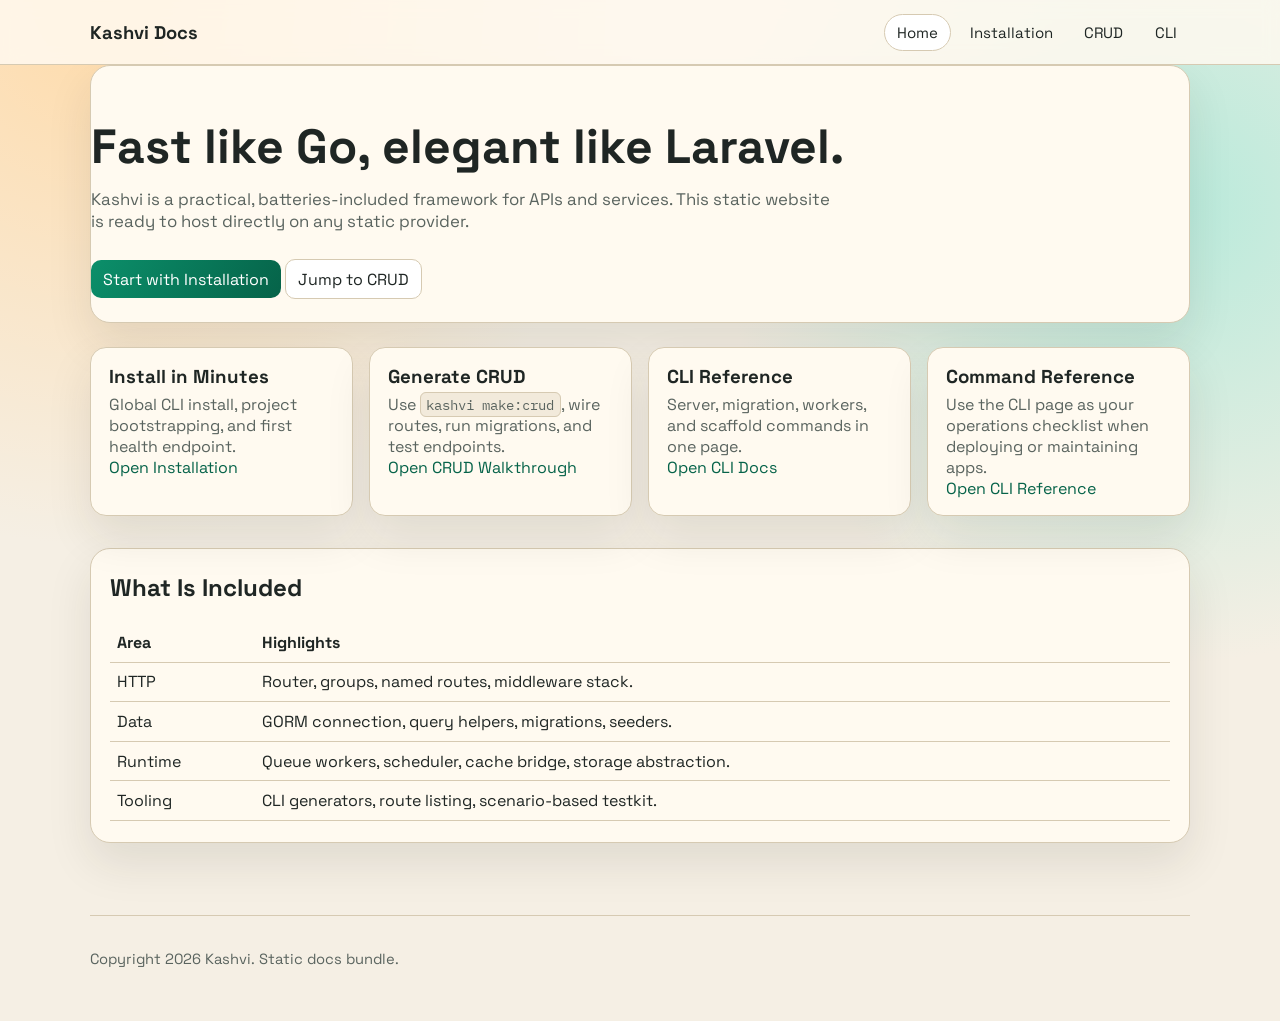
==== website-docs/index.html @ 54217eea "feat: Update documentation with CLI commands, installation guide, and CRUD walkthrough; add static s" ====
<!doctype html>
<html lang="en">
<head>
  <meta charset="utf-8">
  <meta name="viewport" content="width=device-width, initial-scale=1">
  <title>Kashvi Docs</title>
  <meta name="description" content="Kashvi framework documentation website.">
  <link rel="stylesheet" href="assets/site.css">
</head>
<body>
  <header class="topbar">
    <div class="container topbar-inner">
      <a class="brand" href="index.html">Kashvi Docs</a>
      <nav class="nav" aria-label="Primary">
        <a data-nav href="index.html">Home</a>
        <a data-nav href="installation.html">Installation</a>
        <a data-nav href="crud.html">CRUD</a>
        <a data-nav href="cli.html">CLI</a>
      </nav>
    </div>
  </header>

  <main class="container main">
    <section class="hero">
      <h1>Fast like Go, elegant like Laravel.</h1>
      <p class="lead">Kashvi is a practical, batteries-included framework for APIs and services. This static website is ready to host directly on any static provider.</p>
      <a class="button" href="installation.html">Start with Installation</a>
      <a class="button alt" href="crud.html">Jump to CRUD</a>
    </section>

    <div class="grid">
      <article class="card">
        <h3>Install in Minutes</h3>
        <p>Global CLI install, project bootstrapping, and first health endpoint.</p>
        <a href="installation.html">Open Installation</a>
      </article>
      <article class="card">
        <h3>Generate CRUD</h3>
        <p>Use <code>kashvi make:crud</code>, wire routes, run migrations, and test endpoints.</p>
        <a href="crud.html">Open CRUD Walkthrough</a>
      </article>
      <article class="card">
        <h3>CLI Reference</h3>
        <p>Server, migration, workers, and scaffold commands in one page.</p>
        <a href="cli.html">Open CLI Docs</a>
      </article>
      <article class="card">
        <h3>Command Reference</h3>
        <p>Use the CLI page as your operations checklist when deploying or maintaining apps.</p>
        <a href="cli.html">Open CLI Reference</a>
      </article>
    </div>

    <section>
      <h2>What Is Included</h2>
      <table>
        <thead>
          <tr><th>Area</th><th>Highlights</th></tr>
        </thead>
        <tbody>
          <tr><td>HTTP</td><td>Router, groups, named routes, middleware stack.</td></tr>
          <tr><td>Data</td><td>GORM connection, query helpers, migrations, seeders.</td></tr>
          <tr><td>Runtime</td><td>Queue workers, scheduler, cache bridge, storage abstraction.</td></tr>
          <tr><td>Tooling</td><td>CLI generators, route listing, scenario-based testkit.</td></tr>
        </tbody>
      </table>
    </section>
  </main>

  <footer class="container footer">
    <p>Copyright <span id="year"></span> Kashvi. Static docs bundle.</p>
  </footer>

  <script src="assets/site.js"></script>
</body>
</html>
---- website-docs/assets/site.css ----
@import url('https://fonts.googleapis.com/css2?family=Space+Grotesk:wght@400;500;700&family=IBM+Plex+Mono:wght@400;500&display=swap');

:root {
  --bg: #f5efe4;
  --paper: #fffaf0;
  --ink: #1f2624;
  --muted: #5a645f;
  --line: #d6cab2;
  --brand: #0b8f6a;
  --brand-dark: #066349;
  --accent: #d4572a;
  --code-bg: #f2eadb;
  --nav-bg: rgba(255, 250, 240, 0.85);
  --shadow: 0 20px 45px rgba(39, 35, 29, 0.1);
}

* { box-sizing: border-box; }

body {
  margin: 0;
  color: var(--ink);
  font-family: 'Space Grotesk', sans-serif;
  background:
    radial-gradient(circle at 8% 0%, #ffdbaa 0%, transparent 35%),
    radial-gradient(circle at 92% 20%, #b9eadb 0%, transparent 32%),
    var(--bg);
  min-height: 100vh;
}

a { color: var(--brand-dark); text-decoration: none; }
a:hover { text-decoration: underline; }

.container {
  width: min(1100px, 92vw);
  margin: 0 auto;
}

.topbar {
  position: sticky;
  top: 0;
  z-index: 40;
  backdrop-filter: blur(8px);
  background: var(--nav-bg);
  border-bottom: 1px solid var(--line);
}

.topbar-inner {
  display: flex;
  align-items: center;
  justify-content: space-between;
  gap: 1rem;
  padding: 0.85rem 0;
}

.brand {
  font-weight: 700;
  font-size: 1.15rem;
  color: var(--ink);
}

.nav {
  display: flex;
  flex-wrap: wrap;
  gap: 0.35rem;
}

.nav a {
  padding: 0.5rem 0.75rem;
  border-radius: 999px;
  border: 1px solid transparent;
  color: var(--ink);
  font-size: 0.94rem;
}

.nav a.active,
.nav a:hover {
  border-color: var(--line);
  background: #fff;
  text-decoration: none;
}

.hero {
  padding: 3.4rem 0 1.4rem;
}

.hero h1 {
  margin: 0;
  font-size: clamp(1.9rem, 4.3vw, 3rem);
  line-height: 1.08;
}

.lead {
  margin-top: 0.95rem;
  max-width: 68ch;
  color: var(--muted);
  font-size: 1.05rem;
}

.grid {
  display: grid;
  grid-template-columns: repeat(auto-fit, minmax(250px, 1fr));
  gap: 1rem;
  margin: 1.5rem 0 2rem;
}

.card {
  background: var(--paper);
  border: 1px solid var(--line);
  border-radius: 16px;
  padding: 1rem 1.1rem;
  box-shadow: var(--shadow);
  transform: translateY(8px);
  opacity: 0;
  animation: slide-up 450ms ease forwards;
}

.card:nth-child(2) { animation-delay: 60ms; }
.card:nth-child(3) { animation-delay: 120ms; }
.card:nth-child(4) { animation-delay: 180ms; }

@keyframes slide-up {
  to {
    transform: translateY(0);
    opacity: 1;
  }
}

.card h3 { margin: 0.1rem 0 0.35rem; }
.card p { margin: 0; color: var(--muted); }

.main {
  padding: 0 0 3.5rem;
}

section {
  background: var(--paper);
  border: 1px solid var(--line);
  border-radius: 20px;
  box-shadow: var(--shadow);
  padding: 1.3rem 1.2rem;
  margin-bottom: 1rem;
}

h2, h3 { margin-top: 0.15rem; }

ul, ol { padding-left: 1.2rem; }
li { margin: 0.35rem 0; }

code {
  background: var(--code-bg);
  border: 1px solid var(--line);
  border-radius: 6px;
  padding: 0.1rem 0.35rem;
  font-family: 'IBM Plex Mono', monospace;
  font-size: 0.9em;
}

pre {
  margin: 0.8rem 0;
  background: #1f2624;
  color: #f3f5f4;
  border-radius: 14px;
  padding: 0.9rem;
  overflow-x: auto;
  border: 1px solid #2a3431;
}

pre code {
  background: transparent;
  border: 0;
  padding: 0;
  color: inherit;
}

table {
  width: 100%;
  border-collapse: collapse;
  margin-top: 0.6rem;
}

table th,
table td {
  border-bottom: 1px solid var(--line);
  text-align: left;
  padding: 0.55rem 0.4rem;
  vertical-align: top;
}

.button {
  display: inline-block;
  margin-top: 0.65rem;
  border-radius: 10px;
  padding: 0.55rem 0.75rem;
  color: #fff;
  background: linear-gradient(120deg, var(--brand), var(--brand-dark));
}

.button.alt {
  color: var(--ink);
  background: #fff;
  border: 1px solid var(--line);
}

.footer {
  color: var(--muted);
  border-top: 1px solid var(--line);
  padding: 1.2rem 0 2.4rem;
  font-size: 0.92rem;
}

@media (max-width: 720px) {
  .topbar-inner {
    align-items: flex-start;
    flex-direction: column;
  }
  .hero { padding-top: 2rem; }
  section { padding: 1rem 0.9rem; }
}
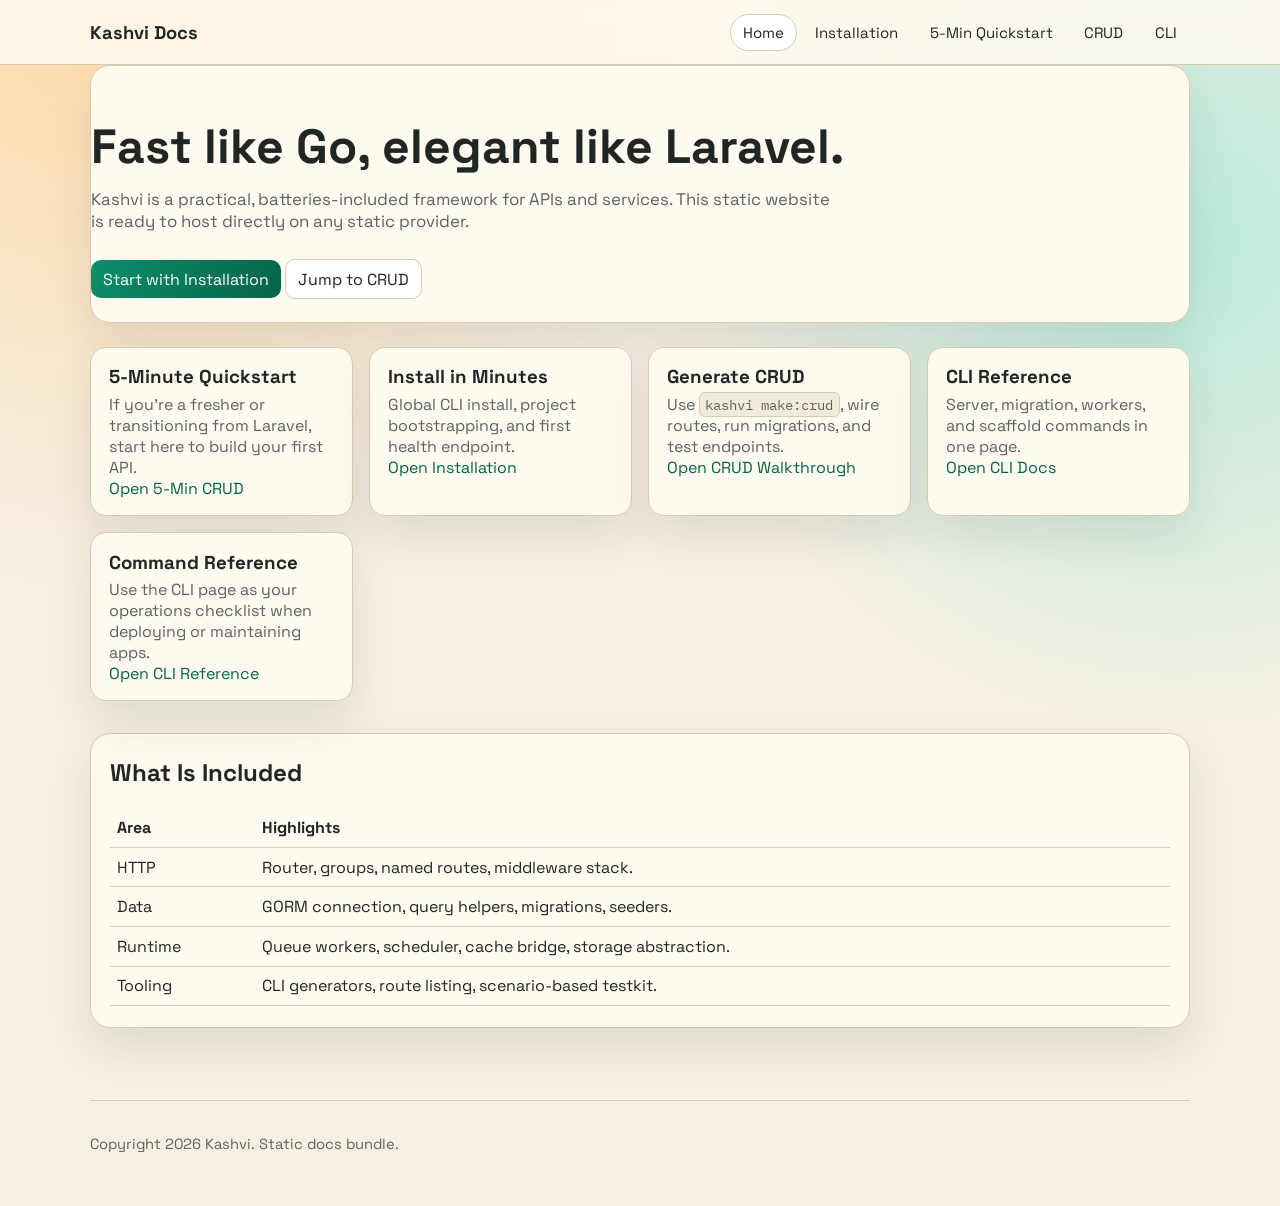
==== commit 088ca71f: "added quick guide" ====
--- a/website-docs/index.html
+++ b/website-docs/index.html
@@ -1,5 +1,6 @@
 <!doctype html>
 <html lang="en">
+
 <head>
   <meta charset="utf-8">
   <meta name="viewport" content="width=device-width, initial-scale=1">
@@ -7,6 +8,7 @@
   <meta name="description" content="Kashvi framework documentation website.">
   <link rel="stylesheet" href="assets/site.css">
 </head>
+
 <body>
   <header class="topbar">
     <div class="container topbar-inner">
@@ -14,6 +16,7 @@
       <nav class="nav" aria-label="Primary">
         <a data-nav href="index.html">Home</a>
         <a data-nav href="installation.html">Installation</a>
+        <a data-nav href="5-minute-crud.html">5-Min Quickstart</a>
         <a data-nav href="crud.html">CRUD</a>
         <a data-nav href="cli.html">CLI</a>
       </nav>
@@ -23,12 +26,18 @@
   <main class="container main">
     <section class="hero">
       <h1>Fast like Go, elegant like Laravel.</h1>
-      <p class="lead">Kashvi is a practical, batteries-included framework for APIs and services. This static website is ready to host directly on any static provider.</p>
+      <p class="lead">Kashvi is a practical, batteries-included framework for APIs and services. This static website is
+        ready to host directly on any static provider.</p>
       <a class="button" href="installation.html">Start with Installation</a>
       <a class="button alt" href="crud.html">Jump to CRUD</a>
     </section>
 
     <div class="grid">
+      <article class="card">
+        <h3>5-Minute Quickstart</h3>
+        <p>If you're a fresher or transitioning from Laravel, start here to build your first API.</p>
+        <a href="5-minute-crud.html">Open 5-Min CRUD</a>
+      </article>
       <article class="card">
         <h3>Install in Minutes</h3>
         <p>Global CLI install, project bootstrapping, and first health endpoint.</p>
@@ -55,13 +64,28 @@
       <h2>What Is Included</h2>
       <table>
         <thead>
-          <tr><th>Area</th><th>Highlights</th></tr>
+          <tr>
+            <th>Area</th>
+            <th>Highlights</th>
+          </tr>
         </thead>
         <tbody>
-          <tr><td>HTTP</td><td>Router, groups, named routes, middleware stack.</td></tr>
-          <tr><td>Data</td><td>GORM connection, query helpers, migrations, seeders.</td></tr>
-          <tr><td>Runtime</td><td>Queue workers, scheduler, cache bridge, storage abstraction.</td></tr>
-          <tr><td>Tooling</td><td>CLI generators, route listing, scenario-based testkit.</td></tr>
+          <tr>
+            <td>HTTP</td>
+            <td>Router, groups, named routes, middleware stack.</td>
+          </tr>
+          <tr>
+            <td>Data</td>
+            <td>GORM connection, query helpers, migrations, seeders.</td>
+          </tr>
+          <tr>
+            <td>Runtime</td>
+            <td>Queue workers, scheduler, cache bridge, storage abstraction.</td>
+          </tr>
+          <tr>
+            <td>Tooling</td>
+            <td>CLI generators, route listing, scenario-based testkit.</td>
+          </tr>
         </tbody>
       </table>
     </section>
@@ -73,4 +97,5 @@
 
   <script src="assets/site.js"></script>
 </body>
-</html>
+
+</html>
